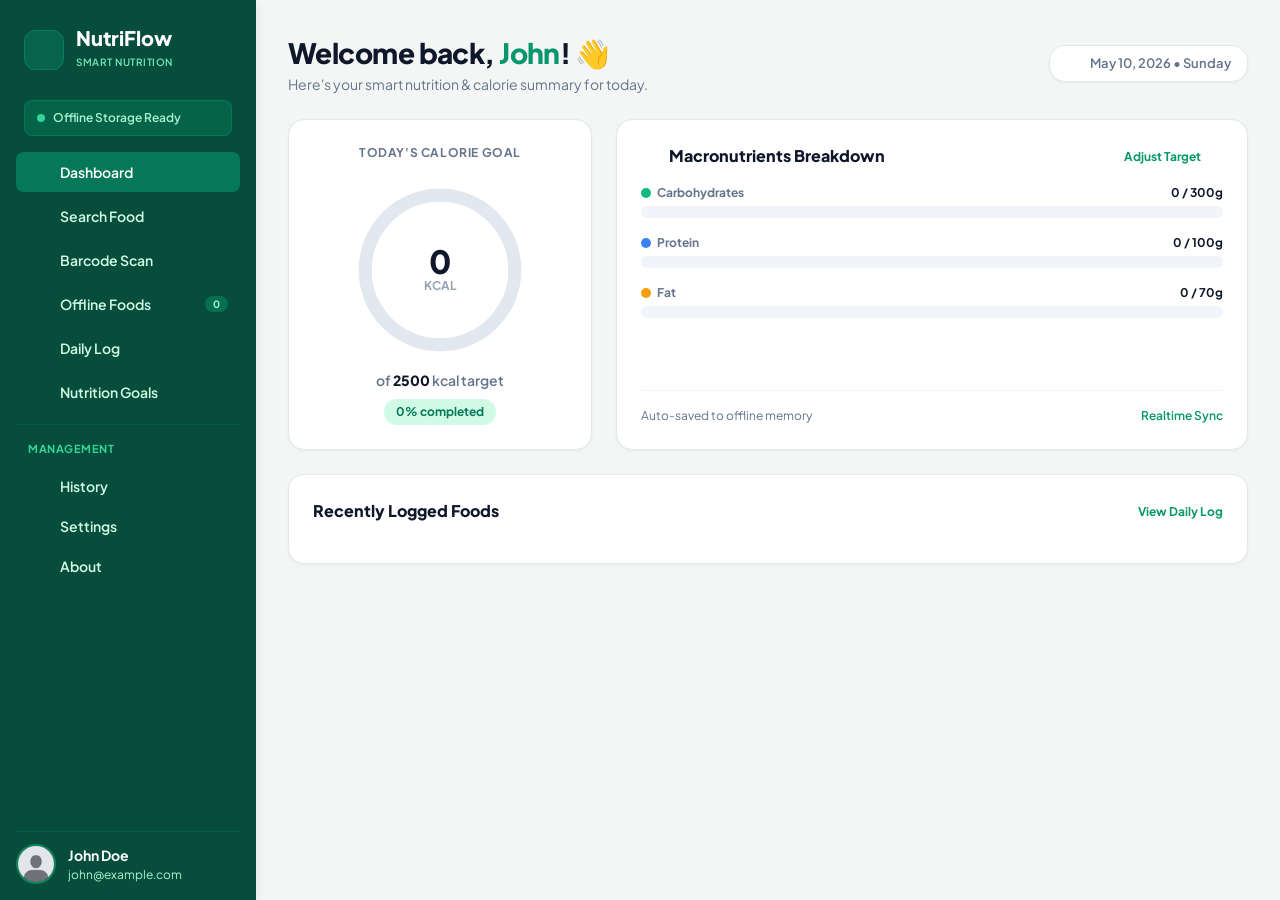
==== index.html @ e4cdb1d2 "Add PWA support with manifest, offline page, and service worker - Created manifest.json for PWA conf" ====
<!DOCTYPE html>
<html lang="en">
<head>
    <meta charset="UTF-8">
    <meta name="viewport" content="width=device-width, initial-scale=1.0, viewport-fit=cover">
    <title>NutriFlow - Smart Nutrition & Calorie Tracker</title>
    <meta name="description" content="Track calories, macros, and food nutrition with barcode scanning, an offline food library, and Open Food Facts integration.">

    <!-- PWA: Web App Manifest -->
    <link rel="manifest" href="manifest.json">
    <meta name="theme-color" content="#059669">
    <meta name="background-color" content="#f4f6f5">
    
    <!--Google Fonts   -->
    <link rel="preconnect" href="https://fonts.googleapis.com">
    <link rel="preconnect" href="https://fonts.gstatic.com" crossorigin>
    <link href="https://fonts.googleapis.com/css2?family=Plus+Jakarta+Sans:ital,wght@0,200..800;1,200..800&display=swap" rel="stylesheet">

    <!-- PWA: Icons -->
    <link rel="icon" type="image/png" sizes="32x32" href="asset/icons/favicon-32.png">
    <link rel="icon" type="image/png" sizes="16x16" href="asset/icons/favicon-16.png">
    <link rel="shortcut icon" href="asset/icons/favicon.ico">
    <link rel="apple-touch-icon" href="asset/icons/apple-touch-icon.png">

    <!-- PWA: iOS install support (Safari does not read manifest.json for these) -->
    <meta name="apple-mobile-web-app-capable" content="yes">
    <meta name="apple-mobile-web-app-status-bar-style" content="default">
    <meta name="apple-mobile-web-app-title" content="NutriFlow">

    <!-- PWA: Android/Chrome install support -->
    <meta name="mobile-web-app-capable" content="yes">

    <!-- Google Fonts -->
    <link rel="preconnect" href="https://fonts.googleapis.com">
    <link rel="preconnect" href="https://fonts.gstatic.com" crossorigin>
    <link href="https://fonts.googleapis.com/css2?family=Inter:wght@300;400;500;600;700;800;900&display=swap" rel="stylesheet">
    <link rel="stylesheet" href="asset/css/style.css">

    <!-- Lucide Icons -->
    <script src="https://unpkg.com/lucide@latest"></script>

</head>
<body>

    <!-- Toast Notification Container -->
    <div id="toastContainer"></div>

    <div class="app-container">

        <!-- Desktop Sidebar -->
        <aside class="sidebar">
            <div class="brand-header">
                <div class="brand-logo">
                    <i data-lucide="leaf" style="width:24px; height:24px;"></i>
                </div>
                <div>
                    <h1 class="brand-title">NutriFlow</h1>
                    <span class="brand-subtitle">Smart Nutrition</span>
                </div>
            </div>

            <!-- Offline Status Indicator -->
            <div class="status-badge">
                <span class="ping-dot"></span>
                <span style="font-weight:600;">Offline Storage Ready</span>
            </div>

            <!-- Install App CTA (shown once the browser reports the app is installable) -->
            <button id="installBtnSidebar" class="btn btn-primary js-install-btn hidden" style="margin:0 8px 16px 8px; width:calc(100% - 16px);">
                <i data-lucide="download" style="width:16px; height:16px;"></i>
                <span>Install App</span>
            </button>

            <!-- Navigation Links -->
            <nav class="nav-list" id="desktopNav">
                <button class="nav-item active" data-view="dashboard">
                    <i data-lucide="layout-dashboard" style="width:20px; height:20px;"></i>
                    <span>Dashboard</span>
                </button>
                <button class="nav-item" data-view="search">
                    <i data-lucide="search" style="width:20px; height:20px;"></i>
                    <span>Search Food</span>
                </button>
                <button class="nav-item" data-view="barcode">
                    <i data-lucide="qr-code" style="width:20px; height:20px;"></i>
                    <span>Barcode Scan</span>
                </button>
                <button class="nav-item" data-view="offline">
                    <i data-lucide="database" style="width:20px; height:20px;"></i>
                    <span>Offline Foods</span>
                    <span id="offlineCountBadge" class="badge-pill">0</span>
                </button>
                <button class="nav-item" data-view="log">
                    <i data-lucide="clipboard-list" style="width:20px; height:20px;"></i>
                    <span>Daily Log</span>
                </button>
                <button class="nav-item" data-view="goals">
                    <i data-lucide="target" style="width:20px; height:20px;"></i>
                    <span>Nutrition Goals</span>
                </button>

                <div class="nav-divider">
                    <p class="nav-section-title">Management</p>
                    <button class="nav-item" data-view="history">
                        <i data-lucide="history" style="width:20px; height:20px;"></i>
                        <span>History</span>
                    </button>
                    <button class="nav-item" data-view="settings">
                        <i data-lucide="settings" style="width:20px; height:20px;"></i>
                        <span>Settings</span>
                    </button>
                    <button class="nav-item" data-view="about">
                        <i data-lucide="info" style="width:20px; height:20px;"></i>
                        <span>About</span>
                    </button>
                </div>
            </nav>

            <!-- User Footer Profile Card -->
            <div class="user-profile-card">
                <img id="sidebarAvatar" src="asset/icons/profile_pic.jpg" alt="Avatar" class="user-avatar">
                <div style="overflow: hidden;">
                    <p id="sidebarUserName" style="font-size:0.875rem; font-weight:700; color:#fff; white-space:nowrap; text-overflow:ellipsis; overflow:hidden;">John Doe</p>
                    <p id="sidebarUserEmail" style="font-size:0.75rem; color:#a7f3d0; white-space:nowrap; text-overflow:ellipsis; overflow:hidden;">john@example.com</p>
                </div>
            </div>
        </aside>

        <!-- Main Content Area -->
        <main class="main-content">

            <!-- Mobile Top Header -->
            <header class="mobile-header">
                <div style="display:flex; align-items:center; gap:8px;">
                    <div style="width:32px; height:32px; border-radius:8px; background:#059669; display:flex; align-items:center; justify-content:center; color:#fff;">
                        <i data-lucide="leaf" style="width:18px; height:18px;"></i>
                    </div>
                    <span style="font-weight:800; font-size:1.125rem;">NutriFlow</span>
                </div>
                <div style="display:flex; align-items:center; gap:8px;">
                    <button onclick="switchView('offline')" class="btn btn-light" style="padding:4px 10px; font-size:0.75rem; border-radius:999px;">
                        <i data-lucide="database" style="width:14px; height:14px;"></i>
                        <span id="mobileOfflineCount">0</span>
                    </button>
                    <button id="installBtnMobile" class="btn btn-light js-install-btn hidden" style="padding:6px;" aria-label="Install App">
                        <i data-lucide="download" style="width:18px; height:18px;"></i>
                    </button>
                    <button onclick="switchView('settings')" class="btn btn-light" style="padding:6px;">
                        <i data-lucide="settings" style="width:18px; height:18px;"></i>
                    </button>
                </div>
            </header>

            <!-- 1. DASHBOARD VIEW -->
            <section id="view-dashboard" class="page-view active">
                <div style="display:flex; justify-content:space-between; align-items:center; margin-bottom:24px; flex-wrap:wrap; gap:12px;">
                    <div>
                        <h1 style="font-size:1.75rem; font-weight:900; letter-spacing:-0.02em;">
                            Welcome back, <span id="dashWelcomeName" style="color:var(--primary-dark);">John</span>! 👋
                        </h1>
                        <p style="font-size:0.875rem; color:var(--text-muted);">Here's your smart nutrition & calorie summary for today.</p>
                    </div>
                    <div class="card" style="padding:8px 16px; font-size:0.8125rem; font-weight:600; color:var(--text-muted); display:flex; align-items:center; gap:8px;">
                        <i data-lucide="calendar" style="width:16px; height:16px; color:var(--primary-dark);"></i>
                        <span id="currentDateDisplay">May 10, 2026 • Sunday</span>
                    </div>
                </div>

                <!-- Dashboard Interactive Grid -->
                <div class="grid-3" style="margin-bottom:24px;">
                    <!-- Calorie Progress Radial Card -->
                    <div class="card" style="display:flex; flex-direction:column; align-items:center; justify-content:center; text-align:center;">
                        <h3 style="font-size:0.75rem; font-weight:700; color:var(--text-muted); text-transform:uppercase; letter-spacing:0.05em; margin-bottom:8px;">Today's Calorie Goal</h3>
                        
                        <div style="position:relative; margin:12px 0; width:176px; height:176px; display:flex; align-items:center; justify-content:center;">
                            <svg style="width:100%; height:100%; transform:rotate(-90deg);" viewBox="0 0 160 160">
                                <circle cx="80" cy="80" r="68" stroke="#e2e8f0" stroke-width="12" fill="none" />
                                <circle id="calorieRingFill" cx="80" cy="80" r="68" stroke="#10b981" stroke-width="12" fill="none" stroke-linecap="round" stroke-dasharray="427" stroke-dashoffset="427" class="progress-ring-circle" />
                            </svg>
                            <div style="position:absolute; display:flex; flex-direction:column; align-items:center;">
                                <span id="dashCalories" style="font-size:2rem; font-weight:900; line-height:1;">0</span>
                                <span style="font-size:0.75rem; font-weight:700; color:var(--text-subtle); text-transform:uppercase;">kcal</span>
                            </div>
                        </div>

                        <p style="font-size:0.875rem; font-weight:600; color:var(--text-muted);">
                            of <span id="dashCalorieGoal" style="color:var(--text-main); font-weight:800;">2500</span> kcal target
                        </p>
                        <span style="margin-top:8px; font-size:0.75rem; font-weight:700; color:#047857; background:#d1fae5; padding:4px 12px; border-radius:999px;">
                            <span id="dashCaloriePct">0</span>% completed
                        </span>
                    </div>

                    <!-- Macronutrient Target Progress Card -->
                    <div class="card" style="grid-column: span 2; display:flex; flex-direction:column; justify-content:space-between;">
                        <div>
                            <div style="display:flex; align-items:center; justify-content:space-between; margin-bottom:16px;">
                                <h3 style="font-size:1rem; font-weight:800; display:flex; align-items:center; gap:8px;">
                                    <i data-lucide="pie-chart" style="width:20px; height:20px; color:var(--primary-dark);"></i>
                                    Macronutrients Breakdown
                                </h3>
                                <button onclick="switchView('goals')" class="btn" style="padding:0; color:var(--primary-dark); font-size:0.75rem; background:none;">
                                    Adjust Target <i data-lucide="arrow-right" style="width:14px; height:14px;"></i>
                                </button>
                            </div>

                            <div style="display:flex; flex-direction:column; gap:16px;">
                                <!-- Carbs -->
                                <div>
                                    <div style="display:flex; justify-content:space-between; font-size:0.75rem; font-weight:700; margin-bottom:4px;">
                                        <span style="color:var(--text-muted); display:flex; align-items:center; gap:6px;">
                                            <span style="width:10px; height:10px; border-radius:50%; background:#10b981;"></span> Carbohydrates
                                        </span>
                                        <span><strong id="dashCarbsVal">0</strong> / <span id="dashCarbsGoal">300</span>g</span>
                                    </div>
                                    <div class="macro-bar-container">
                                        <div id="dashCarbsBar" class="macro-bar-fill bg-carbs" style="width: 0%"></div>
                                    </div>
                                </div>

                                <!-- Protein -->
                                <div>
                                    <div style="display:flex; justify-content:space-between; font-size:0.75rem; font-weight:700; margin-bottom:4px;">
                                        <span style="color:var(--text-muted); display:flex; align-items:center; gap:6px;">
                                            <span style="width:10px; height:10px; border-radius:50%; background:#3b82f6;"></span> Protein
                                        </span>
                                        <span><strong id="dashProteinVal">0</strong> / <span id="dashProteinGoal">100</span>g</span>
                                    </div>
                                    <div class="macro-bar-container">
                                        <div id="dashProteinBar" class="macro-bar-fill bg-protein" style="width: 0%"></div>
                                    </div>
                                </div>

                                <!-- Fat -->
                                <div>
                                    <div style="display:flex; justify-content:space-between; font-size:0.75rem; font-weight:700; margin-bottom:4px;">
                                        <span style="color:var(--text-muted); display:flex; align-items:center; gap:6px;">
                                            <span style="width:10px; height:10px; border-radius:50%; background:#f59e0b;"></span> Fat
                                        </span>
                                        <span><strong id="dashFatVal">0</strong> / <span id="dashFatGoal">70</span>g</span>
                                    </div>
                                    <div class="macro-bar-container">
                                        <div id="dashFatBar" class="macro-bar-fill bg-fat" style="width: 0%"></div>
                                    </div>
                                </div>
                            </div>
                        </div>

                        <div style="margin-top:24px; padding-top:16px; border-top:1px solid var(--border-subtle); display:flex; justify-content:space-between; font-size:0.75rem; color:var(--text-muted);">
                            <span>Auto-saved to offline memory</span>
                            <span style="color:var(--primary-dark); font-weight:600; display:flex; align-items:center; gap:4px;">
                                <i data-lucide="check-circle" style="width:16px; height:16px;"></i> Realtime Sync
                            </span>
                        </div>
                    </div>
                </div>

                <!-- Recently Added -->
                <div class="card">
                    <div style="display:flex; align-items:center; justify-content:space-between; margin-bottom:16px;">
                        <h3 style="font-size:1rem; font-weight:800;">Recently Logged Foods</h3>
                        <button onclick="switchView('log')" class="btn" style="padding:0; color:var(--primary-dark); font-size:0.75rem; background:none;">View Daily Log</button>
                    </div>
                    <div id="recentFoodsGrid" class="grid-5">
                        <!-- Dynamic Tiles -->
                    </div>
                </div>
            </section>

            <!-- 2. SEARCH FOOD VIEW -->
            <section id="view-search" class="page-view">
                <div style="margin-bottom:24px;">
                    <h2 style="font-size:1.5rem; font-weight:900;">Search Food Database</h2>
                    <p style="font-size:0.875rem; color:var(--text-muted);">Search thousands of items via Open Food Facts or your saved offline library.</p>
                </div>

                <!-- Search Input Bar -->
                <form id="searchForm" style="position:relative; margin-bottom:24px;">
                    <i data-lucide="search" style="position:absolute; left:16px; top:50%; transform:translateY(-50%); width:20px; height:20px; color:var(--text-subtle);"></i>
                    <input type="text" id="searchInput" placeholder="Search by food name or barcode..." class="input-control" style="padding-left:48px; padding-right:120px; padding-top:14px; padding-bottom:14px; border-radius:var(--radius-lg);">
                    <button type="submit" class="btn btn-primary" style="position:absolute; right:8px; top:50%; transform:translateY(-50%); padding:8px 16px;">
                        Search
                    </button>
                </form>

                <!-- Popular Suggestions -->
                <div style="margin-bottom:32px;">
                    <h3 style="font-size:0.75rem; font-weight:700; text-transform:uppercase; color:var(--text-subtle); letter-spacing:0.05em; margin-bottom:12px;">Popular Searches</h3>
                    <div style="display:flex; flex-wrap:wrap; gap:8px;">
                        <button onclick="quickSearch('Garri')" class="btn btn-light" style="padding:8px 14px; border-radius:var(--radius-md); font-size:0.75rem;">🍚 Garri</button>
                        <button onclick="quickSearch('Chicken')" class="btn btn-light" style="padding:8px 14px; border-radius:var(--radius-md); font-size:0.75rem;">🍗 Chicken</button>
                        <button onclick="quickSearch('Plantain')" class="btn btn-light" style="padding:8px 14px; border-radius:var(--radius-md); font-size:0.75rem;">🍌 Plantain</button>
                        <button onclick="quickSearch('Milk')" class="btn btn-light" style="padding:8px 14px; border-radius:var(--radius-md); font-size:0.75rem;">🥛 Milk</button>
                        <button onclick="quickSearch('Rice')" class="btn btn-light" style="padding:8px 14px; border-radius:var(--radius-md); font-size:0.75rem;">🌾 Rice</button>
                        <button onclick="quickSearch('Egg')" class="btn btn-light" style="padding:8px 14px; border-radius:var(--radius-md); font-size:0.75rem;">🥚 Egg</button>
                    </div>
                </div>

                <div id="apiLoader" style="display:none; padding:48px; text-align:center;">
                    <p style="font-size:0.875rem; font-weight:600; color:var(--text-muted);">Querying Open Food Facts database...</p>
                </div>
            </section>

            <!-- 3. BARCODE SCANNER VIEW -->
            <section id="view-barcode" class="page-view">
                <div style="margin-bottom:24px;">
                    <h2 style="font-size:1.5rem; font-weight:900;">Barcode Lookup & Scanner</h2>
                    <p style="font-size:0.875rem; color:var(--text-muted);">Scan product barcodes or enter numbers manually to fetch full nutrition details instantly.</p>
                </div>

                <div class="grid-2">
                    <div class="scanner-box">
                        <div id="scannerViewport" class="scanner-frame">
                            <div class="laser-line"></div>
                            <i data-lucide="scan" style="width:48px; height:48px; color:#34d399; margin-bottom:8px;"></i>
                            <p style="font-size:0.75rem; color:#a7f3d0; font-weight:600;">Align barcode within frame</p>
                            <span id="scanStatusText" style="font-size:0.625rem; color:#94a3b8; margin-top:4px;">Scanner simulation active</span>
                        </div>
                        <div style="margin-top:16px;">
                            <button id="toggleCameraBtn" onclick="toggleSimulatedScan()" class="btn btn-primary">
                                <i data-lucide="camera" style="width:16px; height:16px;"></i> Trigger Camera Scan
                            </button>
                        </div>
                    </div>

                    <div class="card" style="display:flex; flex-direction:column; justify-content:space-between;">
                        <div>
                            <h3 style="font-size:1rem; font-weight:800; margin-bottom:4px; display:flex; align-items:center; gap:8px;">
                                <i data-lucide="barcode" style="width:20px; height:20px; color:var(--primary-dark);"></i> Enter Barcode Number
                            </h3>
                            <p style="font-size:0.75rem; color:var(--text-muted); margin-bottom:16px;">Enter standard GTIN / EAN / UPC numeric barcode code.</p>

                            <form id="barcodeForm" style="display:flex; flex-direction:column; gap:12px;">
                                <div>
                                    <label style="display:block; font-size:0.75rem; font-weight:700; color:var(--text-muted); margin-bottom:4px;">Product Barcode</label>
                                    <input type="text" id="barcodeInput" placeholder="e.g., 737628064502" class="input-control" required>
                                </div>
                                <button type="submit" class="btn btn-primary" style="padding:12px;">
                                    <i data-lucide="search" style="width:16px; height:16px;"></i> Search Barcode
                                </button>
                            </form>
                        </div>

                        <div style="margin-top:24px; padding-top:16px; border-top:1px solid var(--border-subtle);">
                            <p style="font-size:0.75rem; font-weight:700; color:var(--text-subtle); text-transform:uppercase; margin-bottom:8px;">Test Sample Barcodes</p>
                            <div style="display:flex; flex-wrap:wrap; gap:8px;">
                                <button onclick="quickBarcode('737628064502')" class="btn btn-light" style="font-family:monospace; font-size:0.75rem;">737628064502</button>
                                <button onclick="quickBarcode('3017620422003')" class="btn btn-light" style="font-family:monospace; font-size:0.75rem;">3017620422003</button>
                                <button onclick="quickBarcode('5000159461122')" class="btn btn-light" style="font-family:monospace; font-size:0.75rem;">5000159461122</button>
                            </div>
                        </div>
                    </div>
                </div>
            </section>

            <!-- 4. SEARCH RESULTS VIEW -->
            <section id="view-results" class="page-view">
                <div style="display:flex; align-items:center; justify-content:space-between; margin-bottom:24px;">
                    <div>
                        <h2 style="font-size:1.5rem; font-weight:900;">
                            Results for "<span id="searchKeywordLabel" style="color:var(--primary-dark);"></span>"
                        </h2>
                        <p style="font-size:0.875rem; color:var(--text-muted);" id="resultsCountLabel">0 items found</p>
                    </div>
                    <button onclick="switchView('search')" class="btn btn-secondary">
                        New Search
                    </button>
                </div>

                <div id="searchResultsList" style="display:flex; flex-direction:column; gap:12px;">
                    <!-- Dynamic Result Cards -->
                </div>
            </section>

            <!-- 5. NUTRITION DETAILS VIEW -->
            <section id="view-details" class="page-view">
                <button onclick="switchView('results')" class="btn" style="padding:0; background:none; color:var(--primary-dark); font-size:0.875rem; margin-bottom:16px;">
                    <i data-lucide="arrow-left" style="width:16px; height:16px;"></i> Back to Results
                </button>

                <div class="card">
                    <div style="display:flex; gap:24px; align-items:flex-start; margin-bottom:24px; flex-wrap:wrap;">
                        <img id="detailImg" src="" alt="Food Preview" style="width:140px; height:140px; border-radius:var(--radius-lg); object-fit:cover; border:1px solid var(--border-color); background:#f8fafc;">
                        <div style="flex:1;">
                            <span style="display:inline-flex; align-items:center; gap:4px; padding:4px 8px; border-radius:6px; font-size:0.75rem; font-weight:700; background:#d1fae5; color:#065f46; margin-bottom:8px;">
                                <i data-lucide="check-circle-2" style="width:14px; height:14px;"></i> Verified Food Product
                            </span>
                            <h2 id="detailTitle" style="font-size:1.5rem; font-weight:900;">Food Name</h2>
                            <p id="detailBrand" style="font-size:0.8125rem; color:var(--text-subtle); margin-bottom:12px;">Brand / Source</p>
                            
                            <div style="display:flex; align-items:baseline; gap:8px; background:#f8fafc; padding:8px 16px; border-radius:var(--radius-md); width:fit-content; border:1px solid var(--border-subtle);">
                                <span id="detailCalories" style="font-size:2rem; font-weight:900;">0</span>
                                <span style="font-size:0.75rem; font-weight:700; color:var(--text-muted); text-transform:uppercase;">kcal per 100g</span>
                            </div>
                        </div>
                    </div>

                    <h3 style="font-size:0.75rem; font-weight:700; text-transform:uppercase; color:var(--text-subtle); letter-spacing:0.05em; margin-bottom:16px;">Nutritional Facts (per 100g)</h3>
                    
                    <div class="grid-6" style="margin-bottom:32px;">
                        <div style="background:#fffbeb; padding:12px; border-radius:var(--radius-md); border:1px solid #fef3c7;">
                            <p style="font-size:0.625rem; font-weight:700; text-transform:uppercase; color:#b45309;">Calories</p>
                            <p id="tileCal" style="font-size:1rem; font-weight:900; color:#78350f;">0 kcal</p>
                        </div>
                        <div style="background:#ecfdf5; padding:12px; border-radius:var(--radius-md); border:1px solid #a7f3d0;">
                            <p style="font-size:0.625rem; font-weight:700; text-transform:uppercase; color:#047857;">Carbs</p>
                            <p id="tileCarbs" style="font-size:1rem; font-weight:900; color:#064e3b;">0 g</p>
                        </div>
                        <div style="background:#eff6ff; padding:12px; border-radius:var(--radius-md); border:1px solid #bfdbfe;">
                            <p style="font-size:0.625rem; font-weight:700; text-transform:uppercase; color:#1d4ed8;">Protein</p>
                            <p id="tileProtein" style="font-size:1rem; font-weight:900; color:#1e3a8a;">0 g</p>
                        </div>
                        <div style="background:#fffbeb; padding:12px; border-radius:var(--radius-md); border:1px solid #fef3c7;">
                            <p style="font-size:0.625rem; font-weight:700; text-transform:uppercase; color:#b45309;">Fat</p>
                            <p id="tileFat" style="font-size:1rem; font-weight:900; color:#78350f;">0 g</p>
                        </div>
                        <div style="background:#faf5ff; padding:12px; border-radius:var(--radius-md); border:1px solid #e9d5ff;">
                            <p style="font-size:0.625rem; font-weight:700; text-transform:uppercase; color:#6b21a8;">Sugar</p>
                            <p id="tileSugar" style="font-size:1rem; font-weight:900; color:#581c87;">0 g</p>
                        </div>
                        <div style="background:#f0fdf4; padding:12px; border-radius:var(--radius-md); border:1px solid #bbf7d0;">
                            <p style="font-size:0.625rem; font-weight:700; text-transform:uppercase; color:#15803d;">Fiber</p>
                            <p id="tileFiber" style="font-size:1rem; font-weight:900; color:#14532d;">0 g</p>
                        </div>
                    </div>

                    <div style="padding-top:24px; border-top:1px solid var(--border-subtle); display:flex; align-items:center; justify-content:space-between; gap:16px; flex-wrap:wrap;">
                        <div>
                            <label for="detailServingGrams" style="display:block; font-size:0.75rem; font-weight:700; color:var(--text-muted); margin-bottom:4px;">Serving Amount (g or ml)</label>
                            <input type="number" id="detailServingGrams" value="100" min="1" class="input-control" style="width:140px;">
                        </div>
                        <div style="display:flex; gap:8px;">
                            <button id="addToOfflineLibBtn" onclick="saveCurrentProductOffline()" class="btn btn-secondary">
                                <i data-lucide="bookmark" style="width:16px; height:16px; color:var(--primary-dark);"></i> Save Offline
                            </button>
                            <button id="addToLogBtn" class="btn btn-primary">
                                <i data-lucide="plus" style="width:16px; height:16px;"></i> Add to Daily Log
                            </button>
                        </div>
                    </div>
                </div>
            </section>

            <!-- 6. OFFLINE SAVED FOODS LIBRARY VIEW -->
            <section id="view-offline" class="page-view">
                <div style="display:flex; justify-content:space-between; align-items:center; margin-bottom:24px; flex-wrap:wrap; gap:12px;">
                    <div>
                        <h2 style="font-size:1.5rem; font-weight:900;">Offline Saved Food Library</h2>
                        <p style="font-size:0.875rem; color:var(--text-muted);">All foods logged or saved are accessible anytime offline without internet connection.</p>
                    </div>
                    <button onclick="openCreateCustomFoodModal()" class="btn btn-primary">
                        <i data-lucide="plus-circle" style="width:16px; height:16px;"></i> Add Custom Food
                    </button>
                </div>

                <div style="position:relative; margin-bottom:24px;">
                    <i data-lucide="search" style="position:absolute; left:16px; top:50%; transform:translateY(-50%); width:16px; height:16px; color:var(--text-subtle);"></i>
                    <input type="text" id="offlineSearchInput" placeholder="Filter saved offline foods..." oninput="renderOfflineLibrary()" class="input-control" style="padding-left:40px;">
                </div>

                <div id="offlineLibraryGrid" class="grid-3">
                    <!-- Dynamic Offline Saved Item Cards -->
                </div>
            </section>

            <!-- 7. DAILY LOG VIEW -->
            <section id="view-log" class="page-view">
                <div style="display:flex; justify-content:space-between; align-items:center; margin-bottom:24px;">
                    <div>
                        <h2 style="font-size:1.5rem; font-weight:900;">Daily Meal Log</h2>
                        <p style="font-size:0.875rem; color:var(--text-muted);">Review all nutrition inputs logged for today.</p>
                    </div>
                    <button onclick="switchView('search')" class="btn btn-primary">
                        <i data-lucide="plus" style="width:16px; height:16px;"></i> Add Food
                    </button>
                </div>

                <div class="grid-3" style="margin-bottom:24px;">
                    <div class="card" style="text-align:center;">
                        <p id="logTotalConsumed" style="font-size:1.75rem; font-weight:900; color:var(--primary-dark);">0 kcal</p>
                        <p style="font-size:0.75rem; font-weight:700; color:var(--text-subtle); text-transform:uppercase;">Consumed</p>
                    </div>
                    <div class="card" style="text-align:center;">
                        <p id="logDailyGoal" style="font-size:1.75rem; font-weight:900; color:#2563eb;">2500 kcal</p>
                        <p style="font-size:0.75rem; font-weight:700; color:var(--text-subtle); text-transform:uppercase;">Daily Target</p>
                    </div>
                    <div class="card" style="text-align:center;">
                        <p id="logRemaining" style="font-size:1.75rem; font-weight:900; color:#d97706;">2500 kcal</p>
                        <p style="font-size:0.75rem; font-weight:700; color:var(--text-subtle); text-transform:uppercase;">Remaining</p>
                    </div>
                </div>

                <div class="table-wrapper">
                    <table>
                        <thead>
                            <tr>
                                <th>Food Item</th>
                                <th>Quantity</th>
                                <th>Calories</th>
                                <th style="text-align:right;">Action</th>
                            </tr>
                        </thead>
                        <tbody id="mealTableBody">
                            <!-- Dynamic rows -->
                        </tbody>
                        <tfoot style="background:#f8fafc; font-weight:700;">
                            <tr>
                                <td>Total Today</td>
                                <td>-</td>
                                <td id="tableTotalCalories" style="color:var(--primary-dark);">0 kcal</td>
                                <td style="text-align:right;">
                                    <button id="clearLogBtn" style="background:none; border:none; color:#dc2626; font-weight:700; font-size:0.75rem; cursor:pointer;">Clear Log</button>
                                </td>
                            </tr>
                        </tfoot>
                    </table>
                </div>
            </section>

            <!-- 8. NUTRITION GOALS VIEW -->
            <section id="view-goals" class="page-view">
                <div style="display:flex; justify-content:space-between; align-items:center; margin-bottom:24px;">
                    <div>
                        <h2 style="font-size:1.5rem; font-weight:900;">Nutrition Goals & Targets</h2>
                        <p style="font-size:0.875rem; color:var(--text-muted);">Configure your daily energy targets and macronutrient ratio.</p>
                    </div>
                    <button id="editGoalsBtn" class="btn btn-light">
                        <i data-lucide="edit-3" style="width:16px; height:16px;"></i> Edit Targets
                    </button>
                </div>

                <div class="grid-2">
                    <div class="card">
                        <h3 style="font-size:0.75rem; font-weight:700; text-transform:uppercase; color:var(--text-subtle); letter-spacing:0.05em; margin-bottom:8px;">Target Calories</h3>
                        <div style="display:flex; align-items:baseline; gap:8px; margin-bottom:16px;">
                            <span id="goalCalorieDisplay" style="font-size:2.25rem; font-weight:900;">2500</span>
                            <span style="font-size:0.875rem; font-weight:700; color:var(--text-muted);">kcal / day</span>
                        </div>

                        <div style="border-top:1px solid var(--border-subtle); padding-top:16px; display:flex; flex-direction:column; gap:16px;">
                            <h3 style="font-size:0.75rem; font-weight:700; text-transform:uppercase; color:var(--text-subtle); letter-spacing:0.05em;">Macronutrient Distribution</h3>
                            
                            <div>
                                <div style="display:flex; justify-content:space-between; font-size:0.75rem; font-weight:700; margin-bottom:4px;">
                                    <span>Carbohydrates Target</span>
                                    <span><strong id="goalCarbsDisplay">300</strong>g</span>
                                </div>
                                <div class="macro-bar-container"><div class="macro-bar-fill bg-carbs" style="width:100%;"></div></div>
                            </div>

                            <div>
                                <div style="display:flex; justify-content:space-between; font-size:0.75rem; font-weight:700; margin-bottom:4px;">
                                    <span>Protein Target</span>
                                    <span><strong id="goalProteinDisplay">100</strong>g</span>
                                </div>
                                <div class="macro-bar-container"><div class="macro-bar-fill bg-protein" style="width:100%;"></div></div>
                            </div>

                            <div>
                                <div style="display:flex; justify-content:space-between; font-size:0.75rem; font-weight:700; margin-bottom:4px;">
                                    <span>Fat Target</span>
                                    <span><strong id="goalFatDisplay">70</strong>g</span>
                                </div>
                                <div class="macro-bar-container"><div class="macro-bar-fill bg-fat" style="width:100%;"></div></div>
                            </div>
                        </div>
                    </div>

                    <div class="card" style="display:flex; flex-direction:column; align-items:center; justify-content:center; text-align:center;">
                        <div style="width:64px; height:64px; border-radius:50%; background:#fef3c7; color:#d97706; display:flex; align-items:center; justify-content:center; margin-bottom:16px;">
                            <i data-lucide="trophy" style="width:32px; height:32px;"></i>
                        </div>
                        <h3 style="font-size:1.125rem; font-weight:800;">Overall Progress Today</h3>
                        <p style="font-size:0.75rem; color:var(--text-muted); margin-bottom:16px;">Calculated based on your active daily calorie consumption target.</p>
                        
                        <div class="macro-bar-container" style="margin-bottom:12px;">
                            <div id="overallGoalProgressBar" class="macro-bar-fill bg-carbs" style="width:0%;"></div>
                        </div>
                        <p style="font-size:2rem; font-weight:900; color:var(--primary-dark);"><span id="overallGoalPct">0</span>%</p>
                    </div>
                </div>
            </section>

            <!-- 9. HISTORY VIEW -->
            <section id="view-history" class="page-view">
                <div style="display:flex; justify-content:space-between; align-items:center; margin-bottom:24px; flex-wrap:wrap; gap:12px;">
                    <div>
                        <h2 style="font-size:1.5rem; font-weight:900;">Nutrition History Logs</h2>
                        <p style="font-size:0.875rem; color:var(--text-muted);">Track your daily calorie logs over time and analyze trends.</p>
                    </div>
                    <button onclick="clearAllHistoryData()" class="btn btn-danger">
                        Clear History
                    </button>
                </div>

                <div class="grid-3" style="margin-bottom:24px;">
                    <div class="card" style="grid-column: span 2;">
                        <h3 style="font-size:0.75rem; font-weight:700; text-transform:uppercase; color:var(--text-subtle); letter-spacing:0.05em; margin-bottom:16px;">Past 7 Days Calories Overview</h3>
                        <div id="historyBarGraph" style="height:180px; display:flex; align-items:flex-end; justify-content:space-between; gap:8px; padding-top:16px;">
                            <!-- Dynamic Bar Chart elements -->
                        </div>
                    </div>

                    <div class="card" style="display:flex; flex-direction:column; justify-content:space-between;">
                        <div>
                            <h3 style="font-size:0.75rem; font-weight:700; text-transform:uppercase; color:var(--text-subtle); letter-spacing:0.05em; margin-bottom:12px;">History Summary</h3>
                            <div style="display:flex; flex-direction:column; gap:8px;">
                                <div style="display:flex; justify-content:space-between; font-size:0.875rem; padding:8px 0; border-bottom:1px solid var(--border-subtle);">
                                    <span style="color:var(--text-muted);">Total Saved Logs</span>
                                    <span id="historyLogCount" style="font-weight:700;">1</span>
                                </div>
                                <div style="display:flex; justify-content:space-between; font-size:0.875rem; padding:8px 0; border-bottom:1px solid var(--border-subtle);">
                                    <span style="color:var(--text-muted);">Average Daily Intake</span>
                                    <span id="historyAvgCal" style="font-weight:700; color:var(--primary-dark);">0 kcal</span>
                                </div>
                            </div>
                        </div>
                        <p style="font-size:0.6875rem; color:var(--text-subtle); margin-top:16px;">History logs are automatically committed daily to local device storage.</p>
                    </div>
                </div>

                <div class="card">
                    <h3 style="font-size:1rem; font-weight:800; margin-bottom:16px;">Recorded Log Entries</h3>
                    <div id="historyListContainer" style="display:flex; flex-direction:column; gap:12px;">
                        <!-- Dynamic history logs -->
                    </div>
                </div>
            </section>

            <!-- 10. SETTINGS VIEW -->
            <section id="view-settings" class="page-view">
                <div style="margin-bottom:24px;">
                    <h2 style="font-size:1.5rem; font-weight:900;">App Settings & Profile</h2>
                    <p style="font-size:0.875rem; color:var(--text-muted);">Manage user profile preferences, offline database cache, and unit configurations.</p>
                </div>

                <div class="grid-2">
                    <div class="card">
                        <h3 style="font-size:1rem; font-weight:800; margin-bottom:16px; display:flex; align-items:center; gap:8px;">
                            <i data-lucide="user" style="width:20px; height:20px; color:var(--primary-dark);"></i> User Profile
                        </h3>

                        <form id="profileForm" style="display:flex; flex-direction:column; gap:16px;">
                            <div>
                                <label style="display:block; font-size:0.75rem; font-weight:700; color:var(--text-muted); margin-bottom:4px;">Display Name</label>
                                <input type="text" id="settingNameInput" class="input-control">
                            </div>
                            <div>
                                <label style="display:block; font-size:0.75rem; font-weight:700; color:var(--text-muted); margin-bottom:4px;">Email Address</label>
                                <input type="email" id="settingEmailInput" class="input-control">
                            </div>
                            <div>
                                <label style="display:block; font-size:0.75rem; font-weight:700; color:var(--text-muted); margin-bottom:4px;">Avatar Image URL</label>
                                <input type="text" id="settingAvatarInput" class="input-control">
                            </div>
                            <button type="submit" class="btn btn-primary">
                                Save Profile Changes
                            </button>
                        </form>
                    </div>

                    <div class="card" style="display:flex; flex-direction:column; justify-content:space-between;">
                        <div>
                            <h3 style="font-size:1rem; font-weight:800; margin-bottom:16px; display:flex; align-items:center; gap:8px;">
                                <i data-lucide="hard-drive" style="width:20px; height:20px; color:var(--primary-dark);"></i> Storage & Offline Cache
                            </h3>

                            <div style="display:flex; flex-direction:column; gap:12px; margin-bottom:24px;">
                                <div style="display:flex; align-items:center; justify-content:space-between; padding:12px; background:#f8fafc; border-radius:var(--radius-md);">
                                    <div>
                                        <p style="font-size:0.75rem; font-weight:700;">Offline Food Library Items</p>
                                        <p id="settingCacheCount" style="font-size:0.75rem; color:var(--text-muted);">0 products stored</p>
                                    </div>
                                    <button onclick="clearOfflineCache()" class="btn btn-danger" style="padding:6px 12px; font-size:0.75rem;">
                                        Clear Cache
                                    </button>
                                </div>

                                <div style="display:flex; align-items:center; justify-content:space-between; padding:12px; background:#f8fafc; border-radius:var(--radius-md);">
                                    <div>
                                        <p style="font-size:0.75rem; font-weight:700;">Reset Application State</p>
                                        <p style="font-size:0.75rem; color:var(--text-muted);">Restore factory defaults</p>
                                    </div>
                                    <button onclick="resetAppDefaults()" class="btn btn-secondary" style="padding:6px 12px; font-size:0.75rem;">
                                        Reset App
                                    </button>
                                </div>
                            </div>
                        </div>

                        <div style="padding:16px; background:#ecfdf5; border:1px solid #a7f3d0; border-radius:var(--radius-md); font-size:0.75rem; color:#065f46; display:flex; gap:8px;">
                            <i data-lucide="shield-check" style="width:20px; height:20px; color:var(--primary-dark); flex-shrink:0;"></i>
                            <p>All user data is stored locally in your web browser with offline access support.</p>
                        </div>
                    </div>
                </div>

                <!-- Install App Card -->
                <div class="card" style="margin-top:24px;">
                    <div style="display:flex; gap:20px; align-items:flex-start; flex-wrap:wrap; justify-content:space-between;">
                        <div style="display:flex; gap:16px; max-width:520px;">
                            <div style="width:44px; height:44px; flex-shrink:0; border-radius:var(--radius-md); background:linear-gradient(160deg, var(--primary), var(--bg-sidebar)); display:flex; align-items:center; justify-content:center;">
                                <i data-lucide="smartphone" style="width:22px; height:22px; color:#fff;"></i>
                            </div>
                            <div>
                                <h3 style="font-size:1rem; font-weight:800; margin-bottom:4px;">Install NutriFlow</h3>
                                <p id="installCardDesc" style="font-size:0.8125rem; color:var(--text-muted); line-height:1.5;">
                                    Add NutriFlow to your home screen for a full-screen, app-like experience that launches instantly and works offline.
                                </p>
                                <div id="alreadyInstalledNote" class="hidden" style="margin-top:10px; font-size:0.75rem; font-weight:700; color:#047857; display:flex; align-items:center; gap:6px;">
                                    <i data-lucide="check-circle" style="width:14px; height:14px;"></i> You're using the installed app
                                </div>
                                <div id="iosInstallHint" class="hidden" style="margin-top:12px; padding:12px; background:#f8fafc; border:1px solid var(--border-color); border-radius:var(--radius-md); font-size:0.75rem; color:var(--text-muted); line-height:1.6;">
                                    On iPhone or iPad: tap the <strong>Share</strong> icon <i data-lucide="upload" style="width:12px; height:12px; vertical-align:-1px;"></i> in Safari's toolbar, then choose <strong>Add to Home Screen</strong>.
                                </div>
                            </div>
                        </div>
                        <button id="installBtnSettings" class="btn btn-primary js-install-btn hidden" style="flex-shrink:0;">
                            <i data-lucide="download" style="width:16px; height:16px;"></i>
                            <span>Install App</span>
                        </button>
                    </div>
                </div>
            </section>

            <!-- 11. ABOUT VIEW -->
            <section id="view-about" class="page-view">
                <div class="card" style="padding:32px; margin-bottom:24px;">
                    <div style="max-width:640px;">
                        <span style="display:inline-flex; align-items:center; gap:4px; padding:4px 12px; background:#d1fae5; color:#065f46; border-radius:999px; font-size:0.75rem; font-weight:800; margin-bottom:16px;">
                            <i data-lucide="sparkles" style="width:14px; height:14px;"></i> Version 2.6 • Installable PWA
                        </span>
                        <h2 style="font-size:2rem; font-weight:900; margin-bottom:12px; line-height:1.2;">
                            NutriFlow Smart Nutrition & Calorie Companion
                        </h2>
                        <p style="font-size:0.875rem; color:var(--text-muted); line-height:1.6; margin-bottom:24px;">
                            NutriFlow helps you effortlessly monitor daily calorie intake, macronutrients, barcode scanner lookups, and offline meal tracking with Open Food Facts integration. Install it from Settings for a full-screen app experience that works offline.
                        </p>

                        <div style="display:flex; flex-wrap:wrap; gap:12px;">
                            <button onclick="switchView('search')" class="btn btn-primary">Start Searching Food</button>
                            <button onclick="switchView('barcode')" class="btn btn-secondary">Scan Barcode</button>
                        </div>
                    </div>
                </div>

                <div class="grid-3">
                    <div class="card">
                        <div style="width:40px; height:40px; border-radius:var(--radius-md); background:#d1fae5; color:var(--primary-dark); display:flex; align-items:center; justify-content:center; margin-bottom:16px;">
                            <i data-lucide="wifi-off" style="width:20px; height:20px;"></i>
                        </div>
                        <h3 style="font-weight:700; margin-bottom:4px;">Offline Persistence</h3>
                        <p style="font-size:0.75rem; color:var(--text-muted);">All added foods and barcode lookups are cached locally so you can search and log meals anytime.</p>
                    </div>

                    <div class="card">
                        <div style="width:40px; height:40px; border-radius:var(--radius-md); background:#dbeafe; color:#2563eb; display:flex; align-items:center; justify-content:center; margin-bottom:16px;">
                            <i data-lucide="qr-code" style="width:20px; height:20px;"></i>
                        </div>
                        <h3 style="font-weight:700; margin-bottom:4px;">Barcode Lookup</h3>
                        <p style="font-size:0.75rem; color:var(--text-muted);">Instant query against Open Food Facts global database with camera simulation and barcode inputs.</p>
                    </div>

                    <div class="card">
                        <div style="width:40px; height:40px; border-radius:var(--radius-md); background:#fef3c7; color:#d97706; display:flex; align-items:center; justify-content:center; margin-bottom:16px;">
                            <i data-lucide="activity" style="width:20px; height:20px;"></i>
                        </div>
                        <h3 style="font-weight:700; margin-bottom:4px;">Macro & Goal Analytics</h3>
                        <p style="font-size:0.75rem; color:var(--text-muted);">Realtime tracking of Protein, Carbs, Fat, and Calories with custom goal targets and history logs.</p>
                    </div>
                </div>
            </section>

        </main>
    </div>

    <!-- Mobile Bottom Navigation Bar -->
    <nav class="mobile-nav" id="mobileNav">
        <button class="mobile-nav-item active" data-view="dashboard">
            <i data-lucide="layout-dashboard" style="width:20px; height:20px;"></i>
            <span>Home</span>
        </button>
        <button class="mobile-nav-item" data-view="search">
            <i data-lucide="search" style="width:20px; height:20px;"></i>
            <span>Search</span>
        </button>
        <button class="mobile-nav-item" data-view="barcode">
            <i data-lucide="qr-code" style="width:20px; height:20px;"></i>
            <span>Scan</span>
        </button>
        <button class="mobile-nav-item" data-view="log">
            <i data-lucide="clipboard-list" style="width:20px; height:20px;"></i>
            <span>Log</span>
        </button>
        <button class="mobile-nav-item" data-view="history">
            <i data-lucide="history" style="width:20px; height:20px;"></i>
            <span>History</span>
        </button>
    </nav>

    <!-- Modal: Add Custom Offline Food -->
    <div id="customFoodModal" class="modal-overlay">
        <div class="modal-card">
            <h3 style="font-size:1.125rem; font-weight:800; margin-bottom:4px;">Create Custom Food Item</h3>
            <p style="font-size:0.75rem; color:var(--text-muted); margin-bottom:16px;">Saved instantly into your offline food database.</p>

            <form id="customFoodForm" style="display:flex; flex-direction:column; gap:12px;">
                <div>
                    <label style="display:block; font-size:0.75rem; font-weight:700; color:var(--text-muted); margin-bottom:4px;">Food Name</label>
                    <input type="text" id="cfName" required class="input-control">
                </div>
                <div class="grid-2">
                    <div>
                        <label style="display:block; font-size:0.75rem; font-weight:700; color:var(--text-muted); margin-bottom:4px;">Calories (kcal/100g)</label>
                        <input type="number" id="cfCal" required min="0" class="input-control">
                    </div>
                    <div>
                        <label style="display:block; font-size:0.75rem; font-weight:700; color:var(--text-muted); margin-bottom:4px;">Carbs (g)</label>
                        <input type="number" id="cfCarbs" step="0.1" min="0" value="0" class="input-control">
                    </div>
                </div>
                <div class="grid-2">
                    <div>
                        <label style="display:block; font-size:0.75rem; font-weight:700; color:var(--text-muted); margin-bottom:4px;">Protein (g)</label>
                        <input type="number" id="cfProtein" step="0.1" min="0" value="0" class="input-control">
                    </div>
                    <div>
                        <label style="display:block; font-size:0.75rem; font-weight:700; color:var(--text-muted); margin-bottom:4px;">Fat (g)</label>
                        <input type="number" id="cfFat" step="0.1" min="0" value="0" class="input-control">
                    </div>
                </div>
                <div style="display:flex; justify-content:flex-end; gap:8px; margin-top:12px;">
                    <button type="button" onclick="closeCustomFoodModal()" class="btn btn-secondary">Cancel</button>
                    <button type="submit" class="btn btn-primary">Save Custom Food</button>
                </div>
            </form>
        </div>
    </div>

    <!-- Modal: Goals Editor -->
    <div id="goalsModal" class="modal-overlay">
        <div class="modal-card">
            <h3 style="font-size:1.125rem; font-weight:800; margin-bottom:4px;">Edit Nutrition Goals</h3>
            <p style="font-size:0.75rem; color:var(--text-muted); margin-bottom:16px;">Set your personal calorie and macro targets.</p>

            <form id="goalsForm" style="display:flex; flex-direction:column; gap:12px;">
                <div>
                    <label style="display:block; font-size:0.75rem; font-weight:700; color:var(--text-muted); margin-bottom:4px;">Daily Calorie Target (kcal)</label>
                    <input type="number" id="inputGoalCalories" required min="500" class="input-control">
                </div>
                <div class="grid-3">
                    <div>
                        <label style="display:block; font-size:0.75rem; font-weight:700; color:var(--text-muted); margin-bottom:4px;">Carbs (g)</label>
                        <input type="number" id="inputGoalCarbs" required min="0" class="input-control">
                    </div>
                    <div>
                        <label style="display:block; font-size:0.75rem; font-weight:700; color:var(--text-muted); margin-bottom:4px;">Protein (g)</label>
                        <input type="number" id="inputGoalProtein" required min="0" class="input-control">
                    </div>
                    <div>
                        <label style="display:block; font-size:0.75rem; font-weight:700; color:var(--text-muted); margin-bottom:4px;">Fat (g)</label>
                        <input type="number" id="inputGoalFat" required min="0" class="input-control">
                    </div>
                </div>
                <div style="display:flex; justify-content:flex-end; gap:8px; margin-top:12px;">
                    <button type="button" id="cancelGoalsBtn" class="btn btn-secondary">Cancel</button>
                    <button type="submit" class="btn btn-primary">Save Targets</button>
                </div>
            </form>
        </div>
    </div>

    <!-- Modal: iOS Install Instructions (Safari has no native install prompt) -->
    <div id="iosInstallModal" class="modal-overlay">
        <div class="modal-card" style="max-width:360px; text-align:center;">
            <div style="width:48px; height:48px; margin:0 auto 16px; border-radius:var(--radius-md); background:linear-gradient(160deg, var(--primary), var(--bg-sidebar)); display:flex; align-items:center; justify-content:center;">
                <i data-lucide="smartphone" style="width:24px; height:24px; color:#fff;"></i>
            </div>
            <h3 style="font-size:1.125rem; font-weight:800; margin-bottom:8px;">Install NutriFlow</h3>
            <p style="font-size:0.8125rem; color:var(--text-muted); margin-bottom:20px;">Safari doesn't support one-tap install, but adding NutriFlow to your Home Screen takes two steps:</p>

            <div style="display:flex; flex-direction:column; gap:12px; text-align:left; margin-bottom:20px;">
                <div style="display:flex; align-items:center; gap:12px;">
                    <span style="width:24px; height:24px; flex-shrink:0; border-radius:50%; background:var(--primary-light); color:var(--primary-dark); font-size:0.75rem; font-weight:800; display:flex; align-items:center; justify-content:center;">1</span>
                    <span style="font-size:0.8125rem;">Tap the <strong>Share</strong> icon <i data-lucide="upload" style="width:14px; height:14px; vertical-align:-2px;"></i> in Safari's toolbar</span>
                </div>
                <div style="display:flex; align-items:center; gap:12px;">
                    <span style="width:24px; height:24px; flex-shrink:0; border-radius:50%; background:var(--primary-light); color:var(--primary-dark); font-size:0.75rem; font-weight:800; display:flex; align-items:center; justify-content:center;">2</span>
                    <span style="font-size:0.8125rem;">Scroll down and tap <strong>Add to Home Screen</strong></span>
                </div>
            </div>

            <button type="button" onclick="closeIOSInstallModal()" class="btn btn-primary" style="width:100%;">Got It</button>
        </div>
    </div>

<script src="asset/js/script.js"></script>
</body>
</html>
---- asset/css/style.css ----
:root {
            --primary: #10b981;
            --primary-dark: #059669;
            --primary-light: #d1fae5;
            --primary-subtle: #ecfdf5;
            --bg-sidebar: #064e3b;
            --bg-sidebar-active: #047857;
            --bg-sidebar-hover: #065f46;
            --bg-body: #f4f6f5;
            --bg-card: #ffffff;
            --text-main: #0f172a;
            --text-muted: #64748b;
            --text-subtle: #94a3b8;
            --border-color: #e2e8f0;
            --border-subtle: #f1f5f9;
            --shadow-sm: 0 1px 3px rgba(0,0,0,0.05);
            --shadow-md: 0 4px 12px rgba(0,0,0,0.08);
            --shadow-lg: 0 10px 25px rgba(0,0,0,0.12);
            --radius-sm: 8px;
            --radius-md: 12px;
            --radius-lg: 16px;
            --radius-xl: 24px;
        }

        * {
            box-sizing: border-box;
            margin: 0;
            padding: 0;
        }
        
        body {
            font-family: "Plus Jakarta Sans", sans-serif;
            background-color: var(--bg-body);
            color: var(--text-main);
            min-height: 100vh;
            line-height: 1.5;
            -webkit-font-smoothing: antialiased;
        }

        button, input, select {
            font-family: inherit;
        }

        .app-container {
            display: flex;
            min-height: 100vh;
        }

        .sidebar {
            width: 256px;
            background-color: var(--bg-sidebar);
            color: #ffffff;
            display: flex;
            flex-direction: column;
            position: fixed;
            top: 0;
            bottom: 0;
            left: 0;
            z-index: 40;
            padding: 16px;
            border-right: 1px border var(--bg-sidebar-hover);
            box-shadow: var(--shadow-md);
        }

        .brand-header {
            display: flex;
            align-items: center;
            gap: 12px;
            padding: 12px 8px;
            margin-bottom: 16px;
        }

        .brand-logo {
            width: 40px;
            height: 40px;
            border-radius: var(--radius-md);
            background: rgba(16, 185, 129, 0.2);
            color: #34d399;
            display: flex;
            align-items: center;
            justify-content: center;
            border: 1px solid rgba(16, 185, 129, 0.3);
        }

        .brand-title {
            font-weight: 900;
            font-size: 1.25rem;
            color: #ffffff;
            line-height: 1;
        }

        .brand-subtitle {
            font-size: 0.625rem;
            color: #6ee7b7;
            font-weight: 600;
            text-transform: uppercase;
            letter-spacing: 0.05em;
        }

        .status-badge {
            margin: 0 8px 16px 8px;
            padding: 8px 12px;
            background: rgba(4, 120, 87, 0.5);
            border-radius: var(--radius-sm);
            border: 1px solid rgba(5, 150, 105, 0.4);
            display: flex;
            align-items: center;
            gap: 8px;
            font-size: 0.75rem;
            color: #a7f3d0;
        }

        .ping-dot {
            width: 8px;
            height: 8px;
            border-radius: 50%;
            background-color: #34d399;
        }

        .nav-list {
            display: flex;
            flex-direction: column;
            gap: 4px;
            flex: 1;
            overflow-y: auto;
        }

        .nav-item {
            width: 100%;
            display: flex;
            align-items: center;
            gap: 12px;
            padding: 10px 12px;
            border-radius: var(--radius-sm);
            font-size: 0.875rem;
            font-weight: 600;
            color: #d1fae5;
            background: transparent;
            border: none;
            cursor: pointer;
            transition: all 0.2s ease;
            text-align: left;
        }

        .nav-item:hover {
            background-color: var(--bg-sidebar-hover);
            color: #ffffff;
        }

        .nav-item.active {
            background-color: var(--bg-sidebar-active);
            color: #ffffff;
        }

        .badge-pill {
            margin-left: auto;
            font-size: 0.625rem;
            background: rgba(4, 120, 87, 0.8);
            color: #a7f3d0;
            padding: 2px 8px;
            border-radius: 999px;
            font-weight: 700;
        }

        .nav-divider {
            margin-top: 8px;
            padding-top: 16px;
            border-top: 1px solid rgba(6, 95, 70, 0.8);
        }

        .nav-section-title {
            padding: 0 12px;
            font-size: 0.6875rem;
            font-weight: 700;
            color: #34d399;
            text-transform: uppercase;
            letter-spacing: 0.05em;
            margin-bottom: 8px;
        }

        .user-profile-card {
            padding-top: 12px;
            border-top: 1px solid var(--bg-sidebar-hover);
            display: flex;
            align-items: center;
            gap: 12px;
        }

        .user-avatar {
            width: 40px;
            height: 40px;
            border-radius: 50%;
            object-fit: cover;
            border: 2px solid rgba(16, 185, 129, 0.5);
        }

        .main-content {
            flex: 1;
            margin-left: 256px;
            padding: 32px;
            max-width: 1280px;
            width: calc(100% - 256px);
            padding-bottom: 32px;
        }

        .mobile-header {
            display: none;
            align-items: center;
            justify-content: space-between;
            padding-bottom: 16px;
            margin-bottom: 16px;
            border-bottom: 1px solid var(--border-color);
        }

        .page-view {
            display: none;
            opacity: 0;
            transform: translateY(12px);
            transition: opacity 0.35s ease, transform 0.35s ease;
        }

        .page-view.active {
            display: block;
            opacity: 1;
            transform: translateY(0);
        }

        .card {
            background-color: var(--bg-card);
            border-radius: var(--radius-lg);
            padding: 24px;
            border: 1px solid var(--border-color);
            box-shadow: var(--shadow-sm);
        }

        .grid-1 { display: grid; grid-template-columns: repeat(1, 1fr); gap: 24px; }
        .grid-2 { display: grid; grid-template-columns: repeat(2, 1fr); gap: 24px; }
        .grid-3 { display: grid; grid-template-columns: repeat(3, 1fr); gap: 24px; }
        .grid-5 { display: grid; grid-template-columns: repeat(5, 1fr); gap: 12px; }
        .grid-6 { display: grid; grid-template-columns: repeat(6, 1fr); gap: 12px; }

        .btn {
            display: inline-flex;
            align-items: center;
            justify-content: center;
            gap: 8px;
            padding: 10px 16px;
            border-radius: var(--radius-md);
            font-size: 0.875rem;
            font-weight: 700;
            cursor: pointer;
            border: none;
            transition: all 0.2s ease;
            text-decoration: none;
        }

        .btn-primary {
            background-color: var(--primary-dark);
            color: #ffffff;
        }

        .btn-primary:hover {
            background-color: #047857;
        }

        .btn-secondary {
            background-color: #e2e8f0;
            color: #334155;
        }

        .btn-secondary:hover {
            background-color: #cbd5e1;
        }

        .btn-light {
            background-color: #ffffff;
            border: 1px solid var(--border-color);
            color: #334155;
        }

        .btn-light:hover {
            background-color: #f8fafc;
        }

        .btn-danger {
            background-color: #fef2f2;
            color: #dc2626;
            border: 1px solid #fecaca;
        }

        .btn-danger:hover {
            background-color: #fee2e2;
        }

        .input-control {
            width: 100%;
            padding: 10px 14px;
            background-color: #f8fafc;
            border: 1px solid var(--border-color);
            border-radius: var(--radius-md);
            font-size: 0.875rem;
            font-weight: 500;
            color: var(--text-main);
            outline: none;
            transition: border-color 0.2s ease;
        }

        .input-control:focus {
            border-color: var(--primary);
            background-color: #ffffff;
        }

        .progress-ring-circle {
            transition: stroke-dashoffset 0.8s ease-in-out;
            transform: rotate(-90deg);
            transform-origin: 50% 50%;
        }

        .macro-bar-container {
            width: 100%;
            height: 12px;
            background-color: #f1f5f9;
            border-radius: 999px;
            overflow: hidden;
        }

        .macro-bar-fill {
            height: 100%;
            border-radius: 999px;
            transition: width 0.5s ease;
        }

        .bg-carbs { background-color: #10b981; }
        .bg-protein { background-color: #3b82f6; }
        .bg-fat { background-color: #f59e0b; }

        .table-wrapper {
            width: 100%;
            overflow-x: auto;
            border-radius: var(--radius-lg);
            border: 1px solid var(--border-color);
            background-color: #ffffff;
        }

        table {
            width: 100%;
            border-collapse: collapse;
            text-align: left;
            font-size: 0.875rem;
        }

        th {
            background-color: #f8fafc;
            padding: 16px;
            font-size: 0.75rem;
            font-weight: 700;
            color: var(--text-muted);
            text-transform: uppercase;
            border-bottom: 1px solid var(--border-color);
        }

        td {
            padding: 16px;
            border-bottom: 1px solid var(--border-subtle);
        }

        .scanner-box {
            background-color: #0f172a;
            border-radius: var(--radius-lg);
            padding: 24px;
            color: #ffffff;
            display: flex;
            flex-direction: column;
            align-items: center;
            justify-content: center;
            text-align: center;
            min-height: 320px;
            position: relative;
        }

        .scanner-frame {
            width: 100%;
            max-width: 280px;
            height: 180px;
            border: 2px dashed #34d399;
            border-radius: var(--radius-md);
            position: relative;
            display: flex;
            flex-direction: column;
            align-items: center;
            justify-content: center;
            background: rgba(30, 41, 59, 0.8);
            overflow: hidden;
        }

        @keyframes laserScan {
            0% { top: 0%; opacity: 0.8; }
            50% { top: 90%; opacity: 1; }
            100% { top: 0%; opacity: 0.8; }
        }

        .laser-line {
            position: absolute;
            width: 100%;
            height: 4px;
            background: linear-gradient(90deg, transparent, #34d399, transparent);
            animation: laserScan 2s ease-in-out infinite;
        }

        #toastContainer {
            position: fixed;
            bottom: 24px;
            right: 24px;
            z-index: 120;
            display: flex;
            flex-direction: column;
            gap: 8px;
            pointer-events: none;
        }

        .toast {
            pointer-events: auto;
            color: #ffffff;
            font-size: 0.8125rem;
            font-weight: 700;
            padding: 12px 16px;
            border-radius: var(--radius-md);
            box-shadow: var(--shadow-lg);
            display: flex;
            align-items: center;
            gap: 8px;
            animation: slideIn 0.3s ease;
        }

        @keyframes slideIn {
            from { transform: translateX(100%); opacity: 0; }
            to { transform: translateX(0); opacity: 1; }
        }

        .modal-overlay {
            position: fixed;
            inset: 0;
            background: rgba(15, 23, 42, 0.5);
            backdrop-filter: blur(4px);
            z-index: 100;
            display: flex;
            align-items: center;
            justify-content: center;
            padding: 16px;
            opacity: 0;
            pointer-events: none;
            transition: opacity 0.2s ease;
        }

        .modal-overlay.open {
            opacity: 1;
            pointer-events: auto;
        }

        .modal-card {
            background-color: #ffffff;
            border-radius: var(--radius-lg);
            padding: 24px;
            width: 100%;
            max-width: 480px;
            box-shadow: var(--shadow-lg);
        }

        .mobile-nav {
            display: none;
            position: fixed;
            bottom: 0;
            left: 0;
            right: 0;
            background: #ffffff;
            border-top: 1px solid var(--border-color);
            padding: 8px 12px;
            justify-content: space-around;
            align-items: center;
            z-index: 50;
            box-shadow: var(--shadow-lg);
        }

        .mobile-nav-item {
            display: flex;
            flex-direction: column;
            align-items: center;
            gap: 2px;
            color: var(--text-subtle);
            font-size: 0.625rem;
            font-weight: 700;
            background: none;
            border: none;
            cursor: pointer;
        }

        .mobile-nav-item.active {
            color: var(--primary-dark);
        }

        @media (max-width: 768px) {
            .sidebar { display: none; }
            .main-content {
                margin-left: 0;
                width: 100%;
                padding: 16px;
                padding-bottom: 80px;
            }
            .mobile-header { display: flex; }
            .mobile-nav { display: flex; }
            .grid-2, .grid-3, .grid-5, .grid-6 {
                grid-template-columns: repeat(1, 1fr);
            }
        }

        /* PWA: Install UI */
        .hidden {
            display: none !important;
        }

        /* Once launched as an installed app, there's no browser chrome to install from,
           so all install affordances stay hidden regardless of their JS-toggled state. */
        @media (display-mode: standalone) {
            .js-install-btn {
                display: none !important;
            }
        }
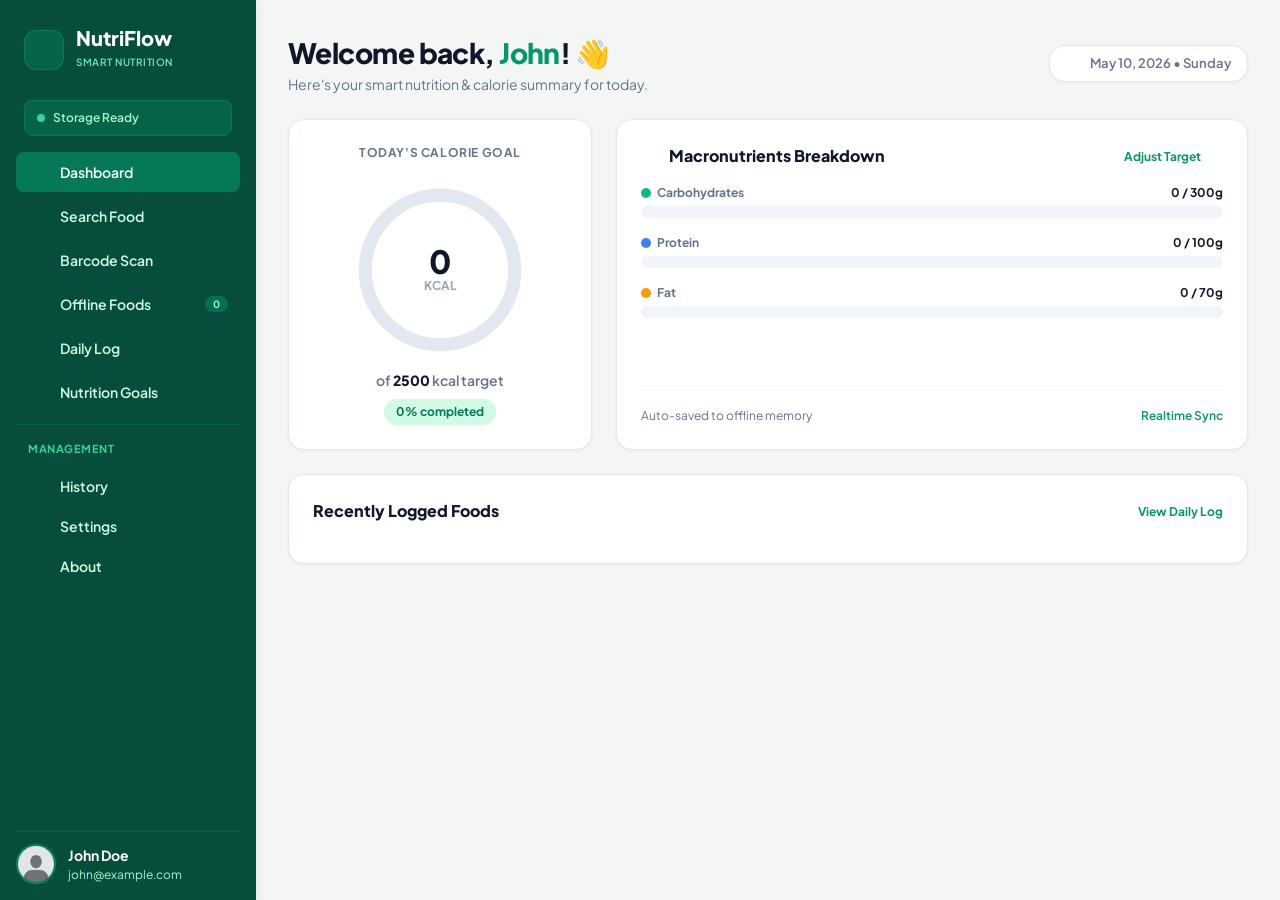
==== commit 7ad15195: "Update offline status message for clarity" ====
--- a/index.html
+++ b/index.html
@@ -11,12 +11,7 @@
     <meta name="theme-color" content="#059669">
     <meta name="background-color" content="#f4f6f5">
     
-    <!--Google Fonts   -->
-    <link rel="preconnect" href="https://fonts.googleapis.com">
-    <link rel="preconnect" href="https://fonts.gstatic.com" crossorigin>
-    <link href="https://fonts.googleapis.com/css2?family=Plus+Jakarta+Sans:ital,wght@0,200..800;1,200..800&display=swap" rel="stylesheet">
-
-    <!-- PWA: Icons -->
+       <!-- PWA: Icons -->
     <link rel="icon" type="image/png" sizes="32x32" href="asset/icons/favicon-32.png">
     <link rel="icon" type="image/png" sizes="16x16" href="asset/icons/favicon-16.png">
     <link rel="shortcut icon" href="asset/icons/favicon.ico">
@@ -33,7 +28,7 @@
     <!-- Google Fonts -->
     <link rel="preconnect" href="https://fonts.googleapis.com">
     <link rel="preconnect" href="https://fonts.gstatic.com" crossorigin>
-    <link href="https://fonts.googleapis.com/css2?family=Inter:wght@300;400;500;600;700;800;900&display=swap" rel="stylesheet">
+    <link href="https://fonts.googleapis.com/css2?family=Plus+Jakarta+Sans:ital,wght@0,200..800;1,200..800&display=swap" rel="stylesheet">
     <link rel="stylesheet" href="asset/css/style.css">
 
     <!-- Lucide Icons -->
@@ -62,7 +57,7 @@
             <!-- Offline Status Indicator -->
             <div class="status-badge">
                 <span class="ping-dot"></span>
-                <span style="font-weight:600;">Offline Storage Ready</span>
+                <span style="font-weight:600;">Storage Ready</span>
             </div>
 
             <!-- Install App CTA (shown once the browser reports the app is installable) -->
@@ -728,7 +723,7 @@
                 <div class="card" style="padding:32px; margin-bottom:24px;">
                     <div style="max-width:640px;">
                         <span style="display:inline-flex; align-items:center; gap:4px; padding:4px 12px; background:#d1fae5; color:#065f46; border-radius:999px; font-size:0.75rem; font-weight:800; margin-bottom:16px;">
-                            <i data-lucide="sparkles" style="width:14px; height:14px;"></i> Version 2.6 • Installable PWA
+                            <i data-lucide="sparkles" style="width:14px; height:14px;"></i> Version 1.0 • Installable PWA
                         </span>
                         <h2 style="font-size:2rem; font-weight:900; margin-bottom:12px; line-height:1.2;">
                             NutriFlow Smart Nutrition & Calorie Companion
@@ -736,7 +731,16 @@
                         <p style="font-size:0.875rem; color:var(--text-muted); line-height:1.6; margin-bottom:24px;">
                             NutriFlow helps you effortlessly monitor daily calorie intake, macronutrients, barcode scanner lookups, and offline meal tracking with Open Food Facts integration. Install it from Settings for a full-screen app experience that works offline.
                         </p>
-
+                        <h3 style="font-weight:700; margin-bottom:4px;">About Teams</h3>
+                            <p style="font-size:0.75rem; color:var(--text-muted);">The website was developed by students of  Software Engineering departmnt.</p>
+                             <span style="display:inline-flex; align-items:center; gap:4px; padding:4px 12px; background:#d1fae5; color:#065f46; border-radius:999px; font-size:0.75rem; font-weight:800; margin-bottom:16px;">
+                           
+                                    <li>👤Musa Ahmad</li> 
+                                    <li>👤Dera-ux</li> 
+                                    <li>👤V7k-mR2p9QnX</li> 
+                                    <li>👤Titus Dickson</li> 
+                        </span>         
+                   
                         <div style="display:flex; flex-wrap:wrap; gap:12px;">
                             <button onclick="switchView('search')" class="btn btn-primary">Start Searching Food</button>
                             <button onclick="switchView('barcode')" class="btn btn-secondary">Scan Barcode</button>
